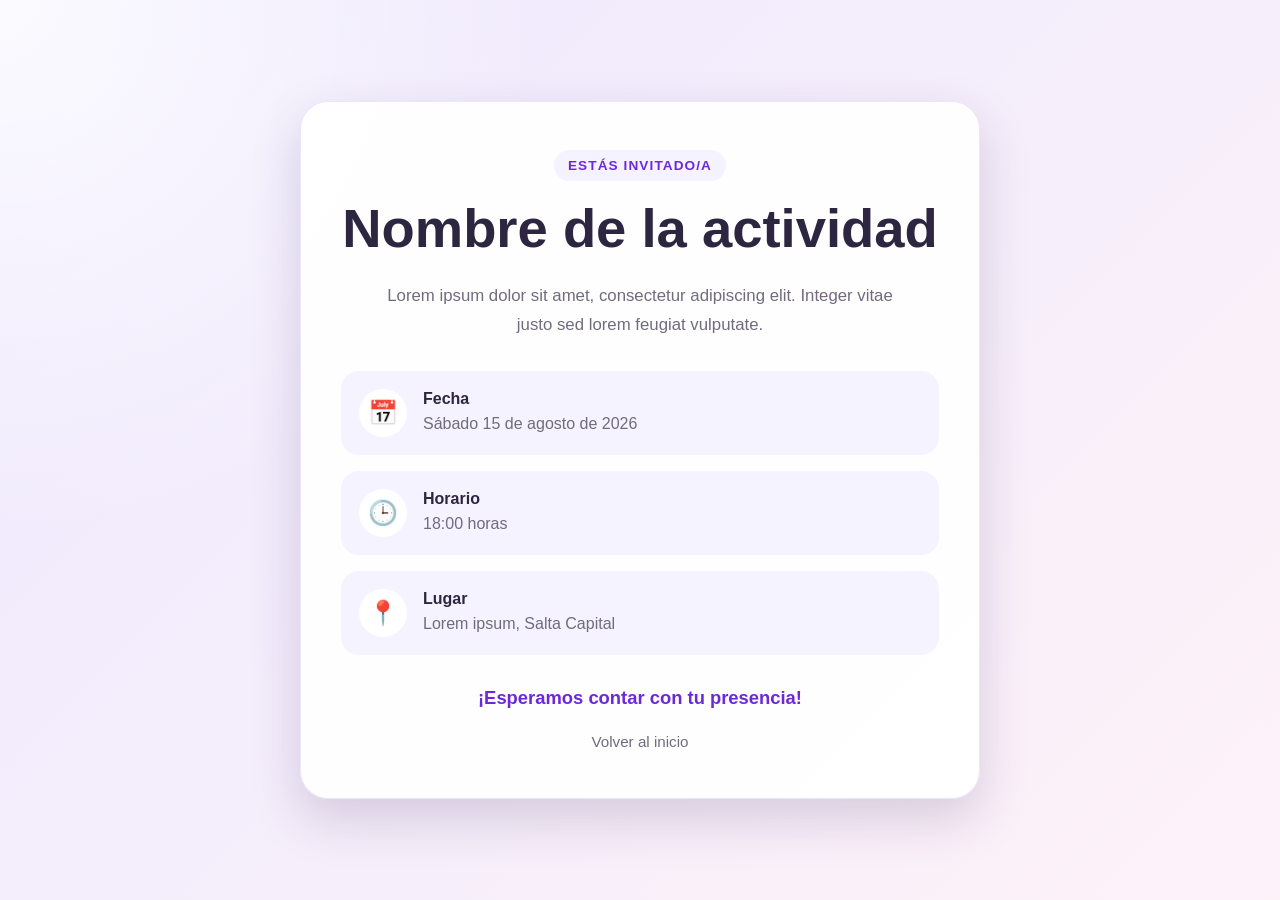
==== invitacion.html @ 34b49faf "ini" ====
<!DOCTYPE html>
<html lang="es">
<head>
    <meta charset="UTF-8">
    <meta name="viewport" content="width=device-width, initial-scale=1.0">
    <title>Detalle de la invitación</title>
    <link rel="stylesheet" href="css/estilos.css">
</head>
<body>
    <main class="pantalla">
        <section class="tarjeta tarjeta-final">
            <p class="etiqueta">Estás invitado/a</p>

            <h1>Nombre de la actividad</h1>

            <p class="descripcion">
                Lorem ipsum dolor sit amet, consectetur adipiscing elit.
                Integer vitae justo sed lorem feugiat vulputate.
            </p>

            <div class="detalles">
                <article class="detalle">
                    <span class="detalle-icono" aria-hidden="true">📅</span>
                    <div>
                        <h2>Fecha</h2>
                        <p>Sábado 15 de agosto de 2026</p>
                    </div>
                </article>

                <article class="detalle">
                    <span class="detalle-icono" aria-hidden="true">🕒</span>
                    <div>
                        <h2>Horario</h2>
                        <p>18:00 horas</p>
                    </div>
                </article>

                <article class="detalle">
                    <span class="detalle-icono" aria-hidden="true">📍</span>
                    <div>
                        <h2>Lugar</h2>
                        <p>Lorem ipsum, Salta Capital</p>
                    </div>
                </article>
            </div>

            <p class="mensaje-final">
                ¡Esperamos contar con tu presencia!
            </p>

            <a href="index.html" class="enlace-secundario">Volver al inicio</a>
        </section>
    </main>
</body>
</html>
---- css/estilos.css ----
/* Configuración general */
* {
    box-sizing: border-box;
    margin: 0;
    padding: 0;
}

:root {
    --color-principal: #8b5cf6;
    --color-principal-oscuro: #6d28d9;
    --color-secundario: #f5f3ff;
    --color-texto: #2d2640;
    --color-texto-suave: #716b7d;
    --color-blanco: #ffffff;
    --sombra: 0 20px 50px rgba(61, 40, 92, 0.18);
}

body {
    min-height: 100vh;
    font-family: Arial, Helvetica, sans-serif;
    color: var(--color-texto);
    background:
        radial-gradient(circle at top left, rgba(255, 255, 255, 0.8), transparent 35%),
        linear-gradient(135deg, #ede9fe, #fdf2f8);
}

/* Centrado de las pantallas */
.pantalla {
    min-height: 100vh;
    display: flex;
    align-items: center;
    justify-content: center;
    padding: 24px;
}

/* Tarjeta principal */
.tarjeta {
    width: 100%;
    max-width: 620px;
    padding: 48px 40px;
    text-align: center;
    background-color: rgba(255, 255, 255, 0.94);
    border: 1px solid rgba(139, 92, 246, 0.16);
    border-radius: 28px;
    box-shadow: var(--sombra);
}

.tarjeta-inicial {
    max-width: 520px;
}

.tarjeta-final {
    max-width: 680px;
}

.etiqueta {
    display: inline-block;
    margin-bottom: 18px;
    padding: 8px 14px;
    color: var(--color-principal-oscuro);
    font-size: 0.85rem;
    font-weight: bold;
    letter-spacing: 0.08em;
    text-transform: uppercase;
    background-color: var(--color-secundario);
    border-radius: 999px;
}

h1 {
    margin-bottom: 22px;
    font-size: clamp(2rem, 6vw, 3.4rem);
    line-height: 1.1;
}

.descripcion {
    max-width: 520px;
    margin: 0 auto 30px;
    color: var(--color-texto-suave);
    font-size: 1.05rem;
    line-height: 1.75;
}

/* Botones */
.boton {
    display: inline-flex;
    align-items: center;
    justify-content: center;
    gap: 12px;
    min-width: 220px;
    margin-top: 8px;
    padding: 15px 24px;
    color: var(--color-blanco);
    font-size: 1rem;
    font-weight: bold;
    text-decoration: none;
    background-color: var(--color-principal);
    border-radius: 999px;
    box-shadow: 0 12px 24px rgba(139, 92, 246, 0.28);
    transition: transform 0.2s ease, background-color 0.2s ease;
}

.boton:hover,
.boton:focus-visible {
    background-color: var(--color-principal-oscuro);
    transform: translateY(-3px);
}

.boton-carta {
    flex-direction: column;
    min-width: 210px;
    padding: 22px 28px;
    border-radius: 22px;
}

.icono-carta {
    font-size: 3rem;
    line-height: 1;
}

.enlace-secundario {
    display: block;
    width: fit-content;
    margin: 24px auto 0;
    color: var(--color-texto-suave);
    font-size: 0.95rem;
    text-decoration: none;
}

.enlace-secundario:hover,
.enlace-secundario:focus-visible {
    color: var(--color-principal-oscuro);
    text-decoration: underline;
}

/* Datos de la invitación */
.detalles {
    display: grid;
    gap: 16px;
    margin: 32px 0;
    text-align: left;
}

.detalle {
    display: flex;
    align-items: center;
    gap: 16px;
    padding: 18px;
    background-color: var(--color-secundario);
    border-radius: 18px;
}

.detalle-icono {
    display: grid;
    place-items: center;
    flex: 0 0 48px;
    width: 48px;
    height: 48px;
    font-size: 1.5rem;
    background-color: var(--color-blanco);
    border-radius: 50%;
}

.detalle h2 {
    margin-bottom: 4px;
    font-size: 1rem;
}

.detalle p {
    color: var(--color-texto-suave);
    line-height: 1.5;
}

.mensaje-final {
    margin-top: 10px;
    color: var(--color-principal-oscuro);
    font-size: 1.15rem;
    font-weight: bold;
}

/* Adaptación para celulares */
@media (max-width: 600px) {
    .pantalla {
        padding: 16px;
    }

    .tarjeta {
        padding: 36px 22px;
        border-radius: 22px;
    }

    .boton {
        width: 100%;
    }

    .detalle {
        align-items: flex-start;
    }
}
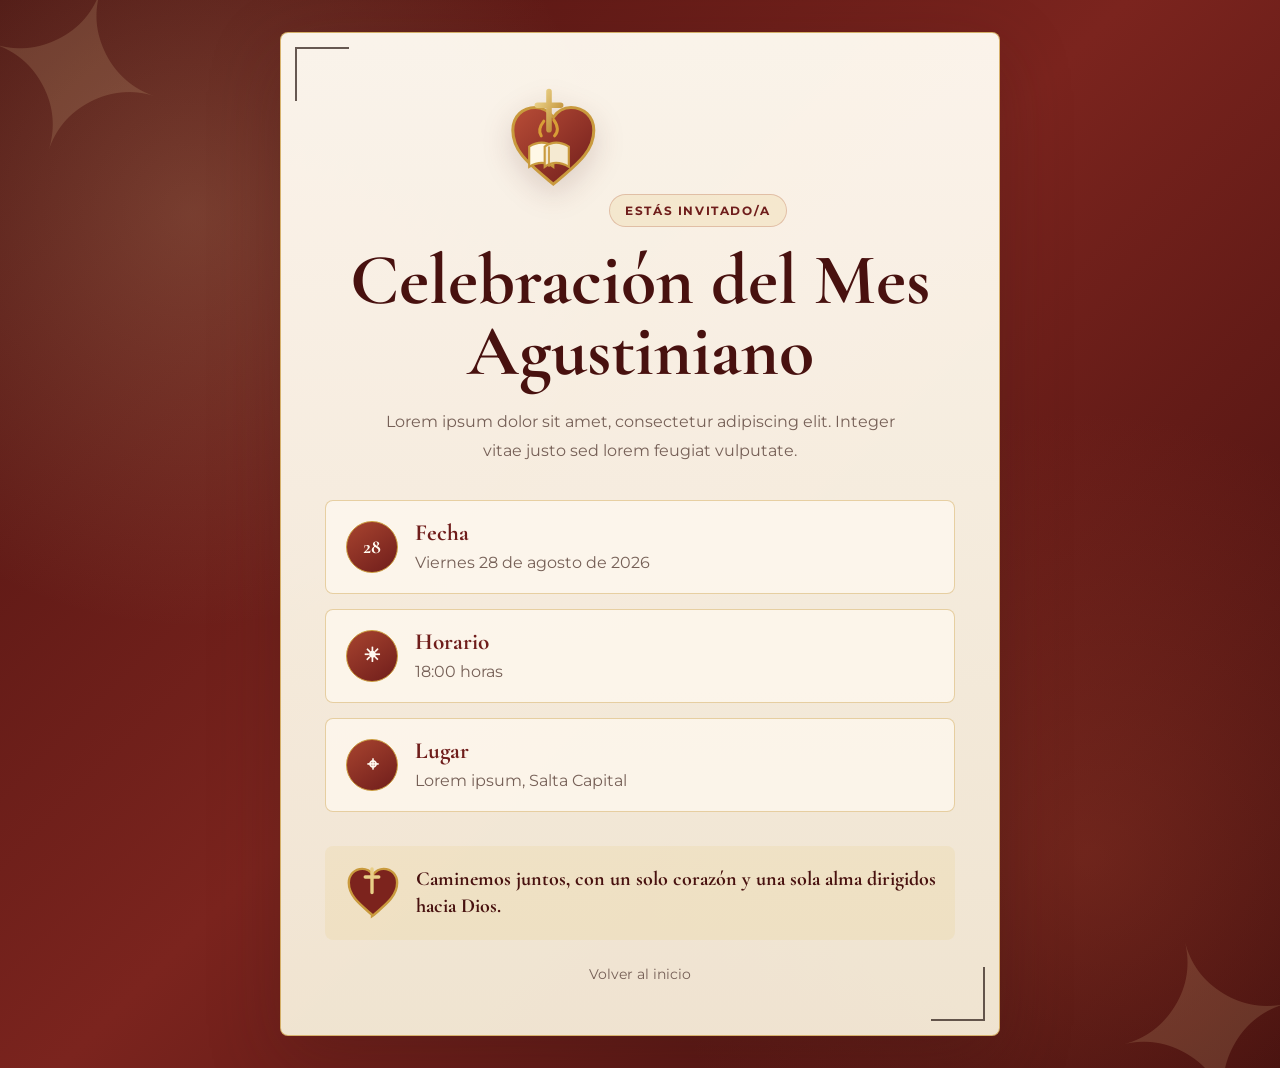
==== commit f8dbc956: "1.0" ====
--- a/invitacion.html
+++ b/invitacion.html
@@ -3,51 +3,23 @@
 <head>
     <meta charset="UTF-8">
     <meta name="viewport" content="width=device-width, initial-scale=1.0">
-    <title>Detalle de la invitación</title>
+    <meta name="theme-color" content="#6f1d1b">
+    <title>Detalle de la invitación | Mes Agustiniano</title>
     <link rel="stylesheet" href="css/estilos.css">
 </head>
 <body>
-    <main class="pantalla">
+    <main class="pantalla pantalla-final">
         <section class="tarjeta tarjeta-final">
+            <img src="img/emblema-agustino.svg" class="emblema emblema-pequeno" alt="Símbolos agustinianos">
             <p class="etiqueta">Estás invitado/a</p>
-
-            <h1>Nombre de la actividad</h1>
-
-            <p class="descripcion">
-                Lorem ipsum dolor sit amet, consectetur adipiscing elit.
-                Integer vitae justo sed lorem feugiat vulputate.
-            </p>
-
+            <h1>Celebración del Mes Agustiniano</h1>
+            <p class="descripcion">Lorem ipsum dolor sit amet, consectetur adipiscing elit. Integer vitae justo sed lorem feugiat vulputate.</p>
             <div class="detalles">
-                <article class="detalle">
-                    <span class="detalle-icono" aria-hidden="true">📅</span>
-                    <div>
-                        <h2>Fecha</h2>
-                        <p>Sábado 15 de agosto de 2026</p>
-                    </div>
-                </article>
-
-                <article class="detalle">
-                    <span class="detalle-icono" aria-hidden="true">🕒</span>
-                    <div>
-                        <h2>Horario</h2>
-                        <p>18:00 horas</p>
-                    </div>
-                </article>
-
-                <article class="detalle">
-                    <span class="detalle-icono" aria-hidden="true">📍</span>
-                    <div>
-                        <h2>Lugar</h2>
-                        <p>Lorem ipsum, Salta Capital</p>
-                    </div>
-                </article>
+                <article class="detalle"><div class="detalle-icono">28</div><div><h2>Fecha</h2><p>Viernes 28 de agosto de 2026</p></div></article>
+                <article class="detalle"><div class="detalle-icono">☀</div><div><h2>Horario</h2><p>18:00 horas</p></div></article>
+                <article class="detalle"><div class="detalle-icono">⌖</div><div><h2>Lugar</h2><p>Lorem ipsum, Salta Capital</p></div></article>
             </div>
-
-            <p class="mensaje-final">
-                ¡Esperamos contar con tu presencia!
-            </p>
-
+            <div class="mensaje-final"><img src="img/corazon-agustino.svg" alt=""><p>Caminemos juntos, con un solo corazón y una sola alma dirigidos hacia Dios.</p></div>
             <a href="index.html" class="enlace-secundario">Volver al inicio</a>
         </section>
     </main>
--- a/css/estilos.css
+++ b/css/estilos.css
@@ -1,198 +1,19 @@
-/* Configuración general */
-* {
-    box-sizing: border-box;
-    margin: 0;
-    padding: 0;
-}
-
-:root {
-    --color-principal: #8b5cf6;
-    --color-principal-oscuro: #6d28d9;
-    --color-secundario: #f5f3ff;
-    --color-texto: #2d2640;
-    --color-texto-suave: #716b7d;
-    --color-blanco: #ffffff;
-    --sombra: 0 20px 50px rgba(61, 40, 92, 0.18);
-}
-
-body {
-    min-height: 100vh;
-    font-family: Arial, Helvetica, sans-serif;
-    color: var(--color-texto);
-    background:
-        radial-gradient(circle at top left, rgba(255, 255, 255, 0.8), transparent 35%),
-        linear-gradient(135deg, #ede9fe, #fdf2f8);
-}
-
-/* Centrado de las pantallas */
-.pantalla {
-    min-height: 100vh;
-    display: flex;
-    align-items: center;
-    justify-content: center;
-    padding: 24px;
-}
-
-/* Tarjeta principal */
-.tarjeta {
-    width: 100%;
-    max-width: 620px;
-    padding: 48px 40px;
-    text-align: center;
-    background-color: rgba(255, 255, 255, 0.94);
-    border: 1px solid rgba(139, 92, 246, 0.16);
-    border-radius: 28px;
-    box-shadow: var(--sombra);
-}
-
-.tarjeta-inicial {
-    max-width: 520px;
-}
-
-.tarjeta-final {
-    max-width: 680px;
-}
-
-.etiqueta {
-    display: inline-block;
-    margin-bottom: 18px;
-    padding: 8px 14px;
-    color: var(--color-principal-oscuro);
-    font-size: 0.85rem;
-    font-weight: bold;
-    letter-spacing: 0.08em;
-    text-transform: uppercase;
-    background-color: var(--color-secundario);
-    border-radius: 999px;
-}
-
-h1 {
-    margin-bottom: 22px;
-    font-size: clamp(2rem, 6vw, 3.4rem);
-    line-height: 1.1;
-}
-
-.descripcion {
-    max-width: 520px;
-    margin: 0 auto 30px;
-    color: var(--color-texto-suave);
-    font-size: 1.05rem;
-    line-height: 1.75;
-}
-
-/* Botones */
-.boton {
-    display: inline-flex;
-    align-items: center;
-    justify-content: center;
-    gap: 12px;
-    min-width: 220px;
-    margin-top: 8px;
-    padding: 15px 24px;
-    color: var(--color-blanco);
-    font-size: 1rem;
-    font-weight: bold;
-    text-decoration: none;
-    background-color: var(--color-principal);
-    border-radius: 999px;
-    box-shadow: 0 12px 24px rgba(139, 92, 246, 0.28);
-    transition: transform 0.2s ease, background-color 0.2s ease;
-}
-
-.boton:hover,
-.boton:focus-visible {
-    background-color: var(--color-principal-oscuro);
-    transform: translateY(-3px);
-}
-
-.boton-carta {
-    flex-direction: column;
-    min-width: 210px;
-    padding: 22px 28px;
-    border-radius: 22px;
-}
-
-.icono-carta {
-    font-size: 3rem;
-    line-height: 1;
-}
-
-.enlace-secundario {
-    display: block;
-    width: fit-content;
-    margin: 24px auto 0;
-    color: var(--color-texto-suave);
-    font-size: 0.95rem;
-    text-decoration: none;
-}
-
-.enlace-secundario:hover,
-.enlace-secundario:focus-visible {
-    color: var(--color-principal-oscuro);
-    text-decoration: underline;
-}
-
-/* Datos de la invitación */
-.detalles {
-    display: grid;
-    gap: 16px;
-    margin: 32px 0;
-    text-align: left;
-}
-
-.detalle {
-    display: flex;
-    align-items: center;
-    gap: 16px;
-    padding: 18px;
-    background-color: var(--color-secundario);
-    border-radius: 18px;
-}
-
-.detalle-icono {
-    display: grid;
-    place-items: center;
-    flex: 0 0 48px;
-    width: 48px;
-    height: 48px;
-    font-size: 1.5rem;
-    background-color: var(--color-blanco);
-    border-radius: 50%;
-}
-
-.detalle h2 {
-    margin-bottom: 4px;
-    font-size: 1rem;
-}
-
-.detalle p {
-    color: var(--color-texto-suave);
-    line-height: 1.5;
-}
-
-.mensaje-final {
-    margin-top: 10px;
-    color: var(--color-principal-oscuro);
-    font-size: 1.15rem;
-    font-weight: bold;
-}
-
-/* Adaptación para celulares */
-@media (max-width: 600px) {
-    .pantalla {
-        padding: 16px;
-    }
-
-    .tarjeta {
-        padding: 36px 22px;
-        border-radius: 22px;
-    }
-
-    .boton {
-        width: 100%;
-    }
-
-    .detalle {
-        align-items: flex-start;
-    }
-}
+@import url('https://fonts.googleapis.com/css2?family=Cormorant+Garamond:wght@600;700&family=Montserrat:wght@400;500;600;700&display=swap');
+*{box-sizing:border-box;margin:0;padding:0}
+:root{--bordo:#6f1d1b;--bordo-oscuro:#48110f;--terracota:#a8442f;--dorado:#c99a3d;--dorado-claro:#ead39a;--pergamino:#f4ead7;--crema:#fffaf1;--tinta:#35251f;--tinta-suave:#766057;--sombra:0 24px 70px rgba(65,24,20,.28)}
+body{min-height:100vh;font-family:"Montserrat",Arial,sans-serif;color:var(--tinta);background:var(--bordo-oscuro)}
+body:before{content:"";position:fixed;inset:0;pointer-events:none;opacity:.12;background-image:linear-gradient(90deg,rgba(255,255,255,.4) 1px,transparent 1px),linear-gradient(rgba(255,255,255,.4) 1px,transparent 1px);background-size:42px 42px}
+.pantalla{position:relative;min-height:100vh;display:flex;align-items:center;justify-content:center;overflow:hidden;padding:32px 20px;background:radial-gradient(circle at 15% 20%,rgba(234,211,154,.2),transparent 30%),radial-gradient(circle at 85% 80%,rgba(168,68,47,.34),transparent 32%),linear-gradient(135deg,#4a1210 0%,#7b241e 48%,#3d0d0c 100%)}
+.pantalla:before,.pantalla:after{content:"✦";position:absolute;color:rgba(234,211,154,.16);font-size:14rem;line-height:1}.pantalla:before{top:-40px;left:-20px;transform:rotate(18deg)}.pantalla:after{right:-20px;bottom:-70px;transform:rotate(-14deg)}
+.tarjeta{position:relative;z-index:2;width:100%;max-width:640px;padding:52px 44px;text-align:center;background:linear-gradient(rgba(255,250,241,.97),rgba(244,234,215,.97)),url("../img/textura-pergamino.svg");border:1px solid rgba(201,154,61,.72);border-radius:8px;box-shadow:var(--sombra)}
+.tarjeta:before,.tarjeta:after{content:"";position:absolute;width:52px;height:52px;border-color:var(--dorado);opacity:.75}.tarjeta:before{top:14px;left:14px;border-top:2px solid;border-left:2px solid}.tarjeta:after{right:14px;bottom:14px;border-right:2px solid;border-bottom:2px solid}.tarjeta-inicial{max-width:560px}.tarjeta-final{max-width:720px}
+.emblema{width:150px;margin-bottom:18px;filter:drop-shadow(0 10px 15px rgba(74,18,16,.16))}.emblema-pequeno{width:112px}.ilustracion{width:min(260px,70%);margin-bottom:20px}
+.etiqueta{display:inline-block;margin-bottom:18px;padding:8px 15px;color:var(--bordo);font-size:.78rem;font-weight:700;letter-spacing:.13em;text-transform:uppercase;border:1px solid rgba(168,68,47,.25);background:rgba(234,211,154,.3);border-radius:999px}
+h1{margin-bottom:22px;color:var(--bordo-oscuro);font-family:"Cormorant Garamond",Georgia,serif;font-size:clamp(2.5rem,7vw,4.5rem);line-height:.98}.frase,.descripcion{max-width:540px;margin:0 auto 30px;color:var(--tinta-suave);line-height:1.8}.frase{font-family:"Cormorant Garamond",Georgia,serif;font-size:1.22rem;font-style:italic}
+.cita{max-width:470px;margin:8px auto 28px;padding:22px 26px;color:var(--bordo);font-family:"Cormorant Garamond",Georgia,serif;font-size:1.45rem;font-style:italic;background:rgba(234,211,154,.24);border-left:3px solid var(--dorado)}.cita cite{display:block;margin-top:9px;color:var(--tinta-suave);font-family:"Montserrat",Arial,sans-serif;font-size:.78rem;font-style:normal;font-weight:600;letter-spacing:.08em;text-transform:uppercase}
+.boton{display:inline-flex;align-items:center;justify-content:center;gap:12px;min-width:230px;margin-top:6px;padding:15px 25px;color:var(--crema);font-size:.98rem;font-weight:700;text-decoration:none;background:linear-gradient(135deg,var(--terracota),var(--bordo));border:1px solid var(--dorado);border-radius:999px;box-shadow:0 12px 24px rgba(111,29,27,.26);transition:.2s}.boton:hover,.boton:focus-visible{transform:translateY(-3px);box-shadow:0 16px 28px rgba(111,29,27,.33);filter:brightness(1.08)}.boton-carta{flex-direction:column;min-width:215px;padding:22px 30px;border-radius:16px}
+.sobre{position:relative;display:block;width:66px;height:44px;border:3px solid var(--dorado-claro);border-radius:4px}.sobre:before,.sobre:after{content:"";position:absolute;top:7px;width:39px;height:3px;background:var(--dorado-claro)}.sobre:before{left:0;transform:rotate(34deg);transform-origin:left center}.sobre:after{right:0;transform:rotate(-34deg);transform-origin:right center}
+.enlace-secundario{display:block;width:fit-content;margin:25px auto 0;color:var(--tinta-suave);font-size:.9rem;text-decoration:none}.enlace-secundario:hover{color:var(--bordo);text-decoration:underline}.ornamento{display:flex;align-items:center;justify-content:center;gap:12px;margin-top:28px;color:var(--dorado)}.ornamento span{width:62px;height:1px;background:linear-gradient(to right,transparent,var(--dorado))}.ornamento span:last-child{background:linear-gradient(to left,transparent,var(--dorado))}
+.detalles{display:grid;gap:15px;margin:34px 0;text-align:left}.detalle{display:flex;align-items:center;gap:17px;padding:18px 20px;background:rgba(255,250,241,.7);border:1px solid rgba(201,154,61,.42);border-radius:8px}.detalle-icono{display:grid;place-items:center;flex:0 0 52px;width:52px;height:52px;color:var(--crema);font-family:"Cormorant Garamond",Georgia,serif;font-size:1.25rem;font-weight:700;background:linear-gradient(145deg,var(--terracota),var(--bordo));border:1px solid var(--dorado);border-radius:50%}.detalle h2{margin-bottom:4px;color:var(--bordo);font-family:"Cormorant Garamond",Georgia,serif;font-size:1.45rem}.detalle p{color:var(--tinta-suave);line-height:1.5}
+.mensaje-final{display:flex;align-items:center;gap:15px;margin-top:8px;padding:18px;color:var(--bordo-oscuro);text-align:left;background:rgba(234,211,154,.28);border-radius:8px}.mensaje-final img{width:58px;height:58px;flex:0 0 58px}.mensaje-final p{font-family:"Cormorant Garamond",Georgia,serif;font-size:1.25rem;font-weight:700;line-height:1.35}
+@media(max-width:600px){.pantalla{padding:16px}.tarjeta{padding:40px 22px}.emblema{width:122px}.boton{width:100%}.detalle,.mensaje-final{align-items:flex-start}}
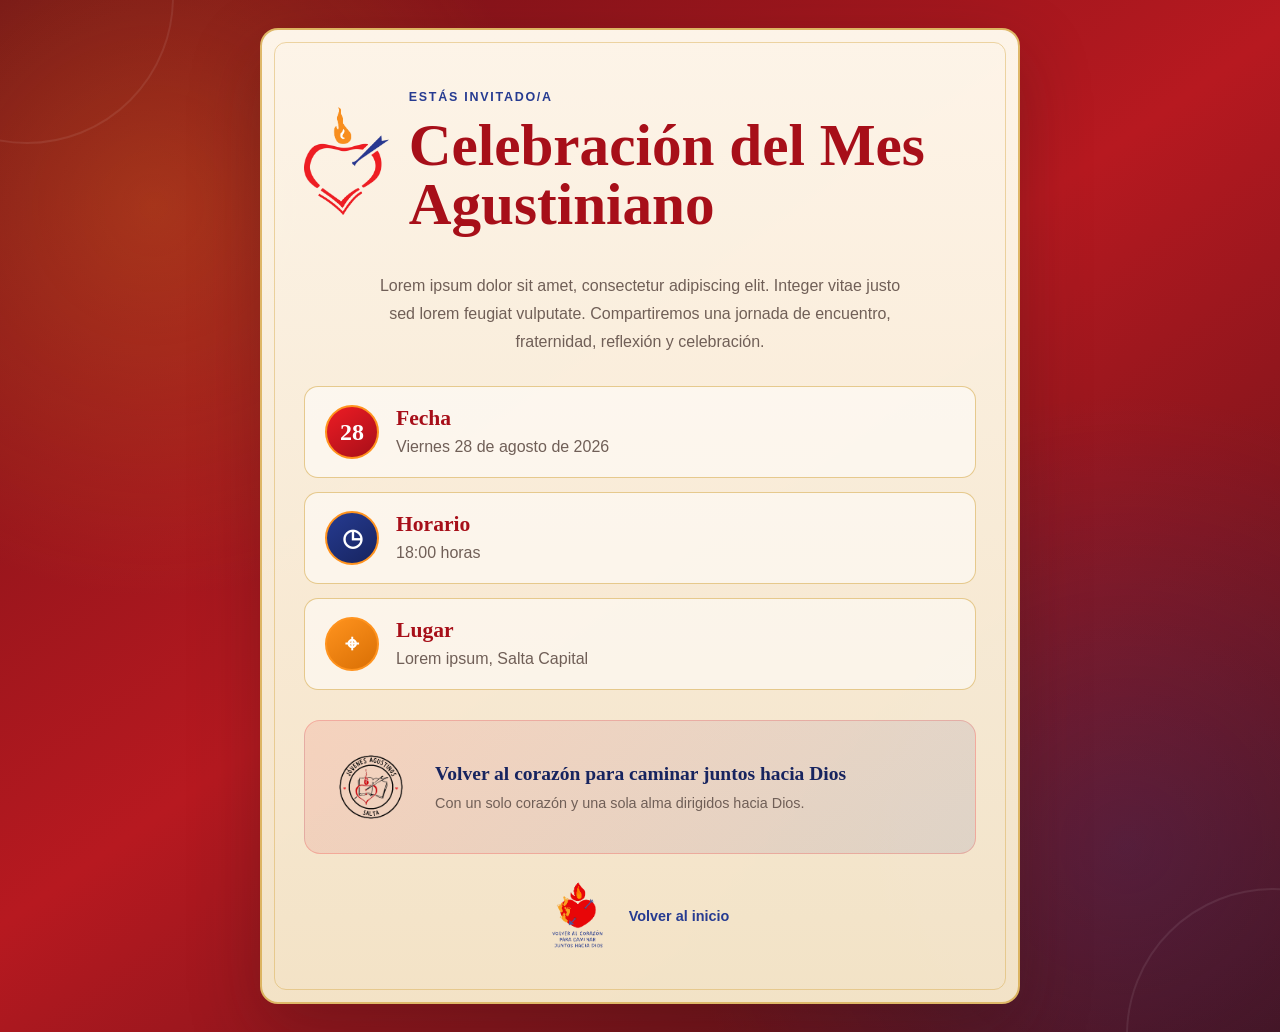
==== commit 1224b2c2: "1.0.2" ====
--- a/invitacion.html
+++ b/invitacion.html
@@ -3,24 +3,65 @@
 <head>
     <meta charset="UTF-8">
     <meta name="viewport" content="width=device-width, initial-scale=1.0">
-    <meta name="theme-color" content="#6f1d1b">
-    <title>Detalle de la invitación | Mes Agustiniano</title>
-    <link rel="stylesheet" href="css/estilos.css">
+    <meta name="theme-color" content="#ed1c24">
+    <title>Celebración del Mes Agustiniano</title>
+    <link rel="stylesheet" href="css/estilos.css?v=1.0.2">
 </head>
 <body>
     <main class="pantalla pantalla-final">
         <section class="tarjeta tarjeta-final">
-            <img src="img/emblema-agustino.svg" class="emblema emblema-pequeno" alt="Símbolos agustinianos">
-            <p class="etiqueta">Estás invitado/a</p>
-            <h1>Celebración del Mes Agustiniano</h1>
-            <p class="descripcion">Lorem ipsum dolor sit amet, consectetur adipiscing elit. Integer vitae justo sed lorem feugiat vulputate.</p>
+            <header class="cabecera-final">
+                <img src="img/logo_OSA.png" alt="Logo de la Orden de San Agustín">
+                <div>
+                    <p class="sobre-titulo">Estás invitado/a</p>
+                    <h1>Celebración del Mes Agustiniano</h1>
+                </div>
+            </header>
+
+            <p class="texto-principal introduccion">
+                Lorem ipsum dolor sit amet, consectetur adipiscing elit. Integer vitae justo
+                sed lorem feugiat vulputate. Compartiremos una jornada de encuentro,
+                fraternidad, reflexión y celebración.
+            </p>
+
             <div class="detalles">
-                <article class="detalle"><div class="detalle-icono">28</div><div><h2>Fecha</h2><p>Viernes 28 de agosto de 2026</p></div></article>
-                <article class="detalle"><div class="detalle-icono">☀</div><div><h2>Horario</h2><p>18:00 horas</p></div></article>
-                <article class="detalle"><div class="detalle-icono">⌖</div><div><h2>Lugar</h2><p>Lorem ipsum, Salta Capital</p></div></article>
+                <article class="detalle">
+                    <div class="detalle-icono calendario"><span>28</span></div>
+                    <div>
+                        <h2>Fecha</h2>
+                        <p>Viernes 28 de agosto de 2026</p>
+                    </div>
+                </article>
+
+                <article class="detalle">
+                    <div class="detalle-icono">◷</div>
+                    <div>
+                        <h2>Horario</h2>
+                        <p>18:00 horas</p>
+                    </div>
+                </article>
+
+                <article class="detalle">
+                    <div class="detalle-icono">⌖</div>
+                    <div>
+                        <h2>Lugar</h2>
+                        <p>Lorem ipsum, Salta Capital</p>
+                    </div>
+                </article>
             </div>
-            <div class="mensaje-final"><img src="img/corazon-agustino.svg" alt=""><p>Caminemos juntos, con un solo corazón y una sola alma dirigidos hacia Dios.</p></div>
-            <a href="index.html" class="enlace-secundario">Volver al inicio</a>
+
+            <div class="lema-destacado">
+                <img src="img/logo_jovenes_agustino.png" alt="Logo de Jóvenes Agustinos">
+                <div>
+                    <p class="lema-principal">Volver al corazón para caminar juntos hacia Dios</p>
+                    <p class="lema-secundario">Con un solo corazón y una sola alma dirigidos hacia Dios.</p>
+                </div>
+            </div>
+
+            <footer class="pie-final">
+                <img src="img/lema_OSA.png" alt="Lema de la Orden de San Agustín">
+                <a href="index.html" class="enlace-secundario">Volver al inicio</a>
+            </footer>
         </section>
     </main>
 </body>
--- a/css/estilos.css
+++ b/css/estilos.css
@@ -1,19 +1,578 @@
-@import url('https://fonts.googleapis.com/css2?family=Cormorant+Garamond:wght@600;700&family=Montserrat:wght@400;500;600;700&display=swap');
-*{box-sizing:border-box;margin:0;padding:0}
-:root{--bordo:#6f1d1b;--bordo-oscuro:#48110f;--terracota:#a8442f;--dorado:#c99a3d;--dorado-claro:#ead39a;--pergamino:#f4ead7;--crema:#fffaf1;--tinta:#35251f;--tinta-suave:#766057;--sombra:0 24px 70px rgba(65,24,20,.28)}
-body{min-height:100vh;font-family:"Montserrat",Arial,sans-serif;color:var(--tinta);background:var(--bordo-oscuro)}
-body:before{content:"";position:fixed;inset:0;pointer-events:none;opacity:.12;background-image:linear-gradient(90deg,rgba(255,255,255,.4) 1px,transparent 1px),linear-gradient(rgba(255,255,255,.4) 1px,transparent 1px);background-size:42px 42px}
-.pantalla{position:relative;min-height:100vh;display:flex;align-items:center;justify-content:center;overflow:hidden;padding:32px 20px;background:radial-gradient(circle at 15% 20%,rgba(234,211,154,.2),transparent 30%),radial-gradient(circle at 85% 80%,rgba(168,68,47,.34),transparent 32%),linear-gradient(135deg,#4a1210 0%,#7b241e 48%,#3d0d0c 100%)}
-.pantalla:before,.pantalla:after{content:"✦";position:absolute;color:rgba(234,211,154,.16);font-size:14rem;line-height:1}.pantalla:before{top:-40px;left:-20px;transform:rotate(18deg)}.pantalla:after{right:-20px;bottom:-70px;transform:rotate(-14deg)}
-.tarjeta{position:relative;z-index:2;width:100%;max-width:640px;padding:52px 44px;text-align:center;background:linear-gradient(rgba(255,250,241,.97),rgba(244,234,215,.97)),url("../img/textura-pergamino.svg");border:1px solid rgba(201,154,61,.72);border-radius:8px;box-shadow:var(--sombra)}
-.tarjeta:before,.tarjeta:after{content:"";position:absolute;width:52px;height:52px;border-color:var(--dorado);opacity:.75}.tarjeta:before{top:14px;left:14px;border-top:2px solid;border-left:2px solid}.tarjeta:after{right:14px;bottom:14px;border-right:2px solid;border-bottom:2px solid}.tarjeta-inicial{max-width:560px}.tarjeta-final{max-width:720px}
-.emblema{width:150px;margin-bottom:18px;filter:drop-shadow(0 10px 15px rgba(74,18,16,.16))}.emblema-pequeno{width:112px}.ilustracion{width:min(260px,70%);margin-bottom:20px}
-.etiqueta{display:inline-block;margin-bottom:18px;padding:8px 15px;color:var(--bordo);font-size:.78rem;font-weight:700;letter-spacing:.13em;text-transform:uppercase;border:1px solid rgba(168,68,47,.25);background:rgba(234,211,154,.3);border-radius:999px}
-h1{margin-bottom:22px;color:var(--bordo-oscuro);font-family:"Cormorant Garamond",Georgia,serif;font-size:clamp(2.5rem,7vw,4.5rem);line-height:.98}.frase,.descripcion{max-width:540px;margin:0 auto 30px;color:var(--tinta-suave);line-height:1.8}.frase{font-family:"Cormorant Garamond",Georgia,serif;font-size:1.22rem;font-style:italic}
-.cita{max-width:470px;margin:8px auto 28px;padding:22px 26px;color:var(--bordo);font-family:"Cormorant Garamond",Georgia,serif;font-size:1.45rem;font-style:italic;background:rgba(234,211,154,.24);border-left:3px solid var(--dorado)}.cita cite{display:block;margin-top:9px;color:var(--tinta-suave);font-family:"Montserrat",Arial,sans-serif;font-size:.78rem;font-style:normal;font-weight:600;letter-spacing:.08em;text-transform:uppercase}
-.boton{display:inline-flex;align-items:center;justify-content:center;gap:12px;min-width:230px;margin-top:6px;padding:15px 25px;color:var(--crema);font-size:.98rem;font-weight:700;text-decoration:none;background:linear-gradient(135deg,var(--terracota),var(--bordo));border:1px solid var(--dorado);border-radius:999px;box-shadow:0 12px 24px rgba(111,29,27,.26);transition:.2s}.boton:hover,.boton:focus-visible{transform:translateY(-3px);box-shadow:0 16px 28px rgba(111,29,27,.33);filter:brightness(1.08)}.boton-carta{flex-direction:column;min-width:215px;padding:22px 30px;border-radius:16px}
-.sobre{position:relative;display:block;width:66px;height:44px;border:3px solid var(--dorado-claro);border-radius:4px}.sobre:before,.sobre:after{content:"";position:absolute;top:7px;width:39px;height:3px;background:var(--dorado-claro)}.sobre:before{left:0;transform:rotate(34deg);transform-origin:left center}.sobre:after{right:0;transform:rotate(-34deg);transform-origin:right center}
-.enlace-secundario{display:block;width:fit-content;margin:25px auto 0;color:var(--tinta-suave);font-size:.9rem;text-decoration:none}.enlace-secundario:hover{color:var(--bordo);text-decoration:underline}.ornamento{display:flex;align-items:center;justify-content:center;gap:12px;margin-top:28px;color:var(--dorado)}.ornamento span{width:62px;height:1px;background:linear-gradient(to right,transparent,var(--dorado))}.ornamento span:last-child{background:linear-gradient(to left,transparent,var(--dorado))}
-.detalles{display:grid;gap:15px;margin:34px 0;text-align:left}.detalle{display:flex;align-items:center;gap:17px;padding:18px 20px;background:rgba(255,250,241,.7);border:1px solid rgba(201,154,61,.42);border-radius:8px}.detalle-icono{display:grid;place-items:center;flex:0 0 52px;width:52px;height:52px;color:var(--crema);font-family:"Cormorant Garamond",Georgia,serif;font-size:1.25rem;font-weight:700;background:linear-gradient(145deg,var(--terracota),var(--bordo));border:1px solid var(--dorado);border-radius:50%}.detalle h2{margin-bottom:4px;color:var(--bordo);font-family:"Cormorant Garamond",Georgia,serif;font-size:1.45rem}.detalle p{color:var(--tinta-suave);line-height:1.5}
-.mensaje-final{display:flex;align-items:center;gap:15px;margin-top:8px;padding:18px;color:var(--bordo-oscuro);text-align:left;background:rgba(234,211,154,.28);border-radius:8px}.mensaje-final img{width:58px;height:58px;flex:0 0 58px}.mensaje-final p{font-family:"Cormorant Garamond",Georgia,serif;font-size:1.25rem;font-weight:700;line-height:1.35}
-@media(max-width:600px){.pantalla{padding:16px}.tarjeta{padding:40px 22px}.emblema{width:122px}.boton{width:100%}.detalle,.mensaje-final{align-items:flex-start}}
+* {
+    box-sizing: border-box;
+    margin: 0;
+    padding: 0;
+}
+
+:root {
+    --rojo: #ed1c24;
+    --rojo-oscuro: #a70f19;
+    --naranja: #ff931e;
+    --azul: #263b91;
+    --azul-oscuro: #17245f;
+    --crema: #fff9ed;
+    --pergamino: #f5e7ca;
+    --texto: #32241f;
+    --texto-suave: #705f57;
+    --dorado: #d4a43f;
+    --blanco: #ffffff;
+    --sombra: 0 26px 70px rgba(41, 18, 19, 0.28);
+}
+
+html {
+    scroll-behavior: smooth;
+}
+
+body {
+    min-height: 100vh;
+    font-family: "Trebuchet MS", Arial, sans-serif;
+    color: var(--texto);
+    background: #5b1015;
+}
+
+.pantalla {
+    position: relative;
+    min-height: 100vh;
+    display: flex;
+    align-items: center;
+    justify-content: center;
+    overflow: hidden;
+    padding: 28px 18px;
+    background:
+        radial-gradient(circle at 12% 20%, rgba(255, 147, 30, .26), transparent 28%),
+        radial-gradient(circle at 88% 82%, rgba(38, 59, 145, .28), transparent 32%),
+        linear-gradient(145deg, #6f1117 0%, #b71920 48%, #481017 100%);
+}
+
+.pantalla::before,
+.pantalla::after {
+    content: "";
+    position: absolute;
+    width: 290px;
+    height: 290px;
+    border: 2px solid rgba(255, 255, 255, .08);
+    border-radius: 50%;
+}
+
+.pantalla::before {
+    top: -150px;
+    left: -120px;
+}
+
+.pantalla::after {
+    right: -140px;
+    bottom: -150px;
+}
+
+.tarjeta {
+    position: relative;
+    z-index: 2;
+    width: 100%;
+    max-width: 660px;
+    padding: 48px 42px;
+    text-align: center;
+    background:
+        linear-gradient(rgba(255, 249, 237, .98), rgba(245, 231, 202, .98)),
+        repeating-linear-gradient(0deg, rgba(106, 72, 44, .03) 0, rgba(106, 72, 44, .03) 1px, transparent 1px, transparent 4px);
+    border: 2px solid rgba(212, 164, 63, .75);
+    border-radius: 18px;
+    box-shadow: var(--sombra);
+}
+
+.tarjeta::before {
+    content: "";
+    position: absolute;
+    inset: 12px;
+    pointer-events: none;
+    border: 1px solid rgba(212, 164, 63, .42);
+    border-radius: 12px;
+}
+
+.tarjeta-inicio {
+    max-width: 620px;
+}
+
+.tarjeta-final {
+    max-width: 760px;
+}
+
+.marca-grupo img {
+    width: 122px;
+    height: 122px;
+    object-fit: contain;
+    filter: drop-shadow(0 10px 12px rgba(52, 22, 22, .16));
+}
+
+.sobre-titulo {
+    margin-top: 12px;
+    color: var(--azul);
+    font-size: .78rem;
+    font-weight: 800;
+    letter-spacing: .14em;
+    text-transform: uppercase;
+}
+
+h1 {
+    margin: 12px 0 20px;
+    color: var(--rojo-oscuro);
+    font-family: Georgia, "Times New Roman", serif;
+    font-size: clamp(2.35rem, 7vw, 4.25rem);
+    line-height: 1;
+}
+
+.frase-principal,
+.texto-principal {
+    max-width: 550px;
+    margin: 0 auto 26px;
+    color: var(--texto-suave);
+    font-size: 1rem;
+    line-height: 1.75;
+}
+
+.frase-principal {
+    font-family: Georgia, "Times New Roman", serif;
+    font-size: 1.17rem;
+    font-style: italic;
+}
+
+.sobre-control {
+    position: absolute;
+    opacity: 0;
+    pointer-events: none;
+}
+
+.escena-sobre {
+    position: relative;
+    width: 260px;
+    height: 190px;
+    margin: 16px auto 4px;
+    perspective: 1000px;
+}
+
+.sobre-animado {
+    position: absolute;
+    left: 15px;
+    bottom: 8px;
+    width: 230px;
+    height: 145px;
+    filter: drop-shadow(0 14px 16px rgba(83, 31, 31, .24));
+}
+
+.sobre-fondo,
+.sobre-frente,
+.sobre-solapa {
+    position: absolute;
+    inset: 0;
+}
+
+.sobre-fondo {
+    background: linear-gradient(145deg, #fff5dc, #e8cf9f);
+    border: 2px solid var(--dorado);
+    border-radius: 8px;
+}
+
+.sobre-frente {
+    z-index: 3;
+    clip-path: polygon(0 20%, 50% 66%, 100% 20%, 100% 100%, 0 100%);
+    background: linear-gradient(150deg, #f7dfb2, #dec38f);
+    border: 2px solid var(--dorado);
+    border-top: 0;
+    border-radius: 0 0 8px 8px;
+}
+
+.sobre-solapa {
+    z-index: 4;
+    height: 90px;
+    transform-origin: top center;
+    clip-path: polygon(0 0, 100% 0, 50% 100%);
+    background: linear-gradient(160deg, #f8e7c2, #e1c38c);
+    border-top: 2px solid var(--dorado);
+    transition: transform .75s ease, z-index .2s .35s;
+}
+
+.sello-corazon {
+    position: absolute;
+    z-index: 5;
+    left: 50%;
+    top: 55px;
+    display: grid;
+    place-items: center;
+    width: 42px;
+    height: 42px;
+    color: var(--blanco);
+    background: var(--rojo);
+    border: 3px solid #ffb045;
+    border-radius: 50%;
+    transform: translateX(-50%);
+    transition: opacity .25s ease;
+}
+
+.carta-interior {
+    position: absolute;
+    z-index: 2;
+    left: 36px;
+    bottom: 20px;
+    width: 188px;
+    height: 125px;
+    display: flex;
+    align-items: center;
+    justify-content: center;
+    padding: 16px;
+    color: var(--azul-oscuro);
+    font-family: Georgia, "Times New Roman", serif;
+    font-size: .95rem;
+    font-style: italic;
+    line-height: 1.4;
+    background: var(--crema);
+    border: 1px solid var(--dorado);
+    border-radius: 6px;
+    transition: transform .9s .35s ease;
+}
+
+.sobre-control:checked ~ .escena-sobre .sobre-solapa {
+    z-index: 1;
+    transform: rotateX(180deg);
+}
+
+.sobre-control:checked ~ .escena-sobre .carta-interior {
+    transform: translateY(-88px);
+}
+
+.sobre-control:checked ~ .escena-sobre .sello-corazon {
+    opacity: 0;
+}
+
+.boton {
+    display: inline-flex;
+    align-items: center;
+    justify-content: center;
+    gap: 10px;
+    min-width: 230px;
+    padding: 15px 25px;
+    color: var(--blanco);
+    font-weight: 800;
+    text-decoration: none;
+    cursor: pointer;
+    background: linear-gradient(135deg, var(--rojo), var(--rojo-oscuro));
+    border: 2px solid #ff9c22;
+    border-radius: 999px;
+    box-shadow: 0 12px 25px rgba(167, 15, 25, .25);
+    transition: transform .2s ease, filter .2s ease, box-shadow .2s ease;
+}
+
+.boton:hover,
+.boton:focus-visible {
+    transform: translateY(-3px);
+    filter: brightness(1.08);
+    box-shadow: 0 16px 28px rgba(167, 15, 25, .32);
+}
+
+.boton-abrir {
+    margin-top: 2px;
+}
+
+.icono-carta {
+    font-size: 1.45rem;
+}
+
+.boton-continuar {
+    display: none;
+    margin-top: 12px;
+    background: linear-gradient(135deg, var(--azul), var(--azul-oscuro));
+    animation: aparecer .6s ease both;
+}
+
+.sobre-control:checked ~ .boton-abrir {
+    display: none;
+}
+
+.sobre-control:checked ~ .boton-continuar {
+    display: inline-flex;
+}
+
+@keyframes aparecer {
+    from { opacity: 0; transform: translateY(8px); }
+    to { opacity: 1; transform: translateY(0); }
+}
+
+.logos-institucionales {
+    display: flex;
+    align-items: center;
+    justify-content: center;
+    gap: 20px;
+    margin-top: 28px;
+    padding-top: 20px;
+    border-top: 1px solid rgba(112, 95, 87, .18);
+}
+
+.logo-osa {
+    width: 74px;
+    height: 74px;
+    object-fit: contain;
+}
+
+.lema-osa {
+    width: 62px;
+    height: 88px;
+    object-fit: contain;
+}
+
+.separador {
+    width: 1px;
+    height: 55px;
+    background: rgba(112, 95, 87, .28);
+}
+
+.encabezado-institucional,
+.cabecera-final {
+    position: relative;
+    display: flex;
+    align-items: center;
+    justify-content: center;
+    gap: 20px;
+    text-align: left;
+}
+
+.encabezado-institucional img,
+.cabecera-final img {
+    width: 108px;
+    height: 108px;
+    object-fit: contain;
+}
+
+.subtitulo-institucional {
+    margin-top: 5px;
+    color: var(--texto-suave);
+    font-size: .95rem;
+}
+
+.ornamento {
+    display: flex;
+    align-items: center;
+    justify-content: center;
+    gap: 12px;
+    margin: 25px 0 8px;
+    color: var(--rojo);
+}
+
+.ornamento span {
+    width: 76px;
+    height: 1px;
+    background: linear-gradient(to right, transparent, var(--dorado));
+}
+
+.ornamento span:last-child {
+    background: linear-gradient(to left, transparent, var(--dorado));
+}
+
+blockquote {
+    max-width: 500px;
+    margin: 4px auto 28px;
+    padding: 20px 24px;
+    color: var(--azul-oscuro);
+    font-family: Georgia, "Times New Roman", serif;
+    font-size: 1.4rem;
+    font-style: italic;
+    background: rgba(255, 147, 30, .10);
+    border-left: 4px solid var(--naranja);
+}
+
+blockquote cite {
+    display: block;
+    margin-top: 10px;
+    color: var(--rojo-oscuro);
+    font-family: "Trebuchet MS", Arial, sans-serif;
+    font-size: .76rem;
+    font-style: normal;
+    font-weight: 800;
+    letter-spacing: .1em;
+    text-transform: uppercase;
+}
+
+.enlace-secundario {
+    display: block;
+    width: fit-content;
+    margin: 22px auto 0;
+    color: var(--azul);
+    font-size: .9rem;
+    font-weight: 700;
+    text-decoration: none;
+}
+
+.enlace-secundario:hover {
+    text-decoration: underline;
+}
+
+.firma-grupo {
+    width: 74px;
+    height: 74px;
+    margin-top: 24px;
+    object-fit: contain;
+}
+
+.cabecera-final h1 {
+    margin-bottom: 10px;
+    font-size: clamp(2.2rem, 6vw, 3.7rem);
+}
+
+.introduccion {
+    margin-top: 28px;
+}
+
+.detalles {
+    display: grid;
+    gap: 14px;
+    margin: 30px 0;
+    text-align: left;
+}
+
+.detalle {
+    display: flex;
+    align-items: center;
+    gap: 17px;
+    padding: 18px 20px;
+    background: rgba(255, 255, 255, .52);
+    border: 1px solid rgba(212, 164, 63, .55);
+    border-radius: 14px;
+}
+
+.detalle-icono {
+    display: grid;
+    place-items: center;
+    flex: 0 0 54px;
+    width: 54px;
+    height: 54px;
+    color: var(--blanco);
+    font-family: Georgia, "Times New Roman", serif;
+    font-size: 1.5rem;
+    font-weight: bold;
+    background: linear-gradient(145deg, var(--azul), var(--azul-oscuro));
+    border: 2px solid var(--naranja);
+    border-radius: 50%;
+}
+
+.detalle:nth-child(1) .detalle-icono {
+    background: linear-gradient(145deg, var(--rojo), var(--rojo-oscuro));
+}
+
+.detalle:nth-child(3) .detalle-icono {
+    background: linear-gradient(145deg, var(--naranja), #d96f04);
+}
+
+.detalle h2 {
+    margin-bottom: 4px;
+    color: var(--rojo-oscuro);
+    font-family: Georgia, "Times New Roman", serif;
+    font-size: 1.35rem;
+}
+
+.detalle p {
+    color: var(--texto-suave);
+    line-height: 1.5;
+}
+
+.lema-destacado {
+    display: flex;
+    align-items: center;
+    gap: 18px;
+    padding: 20px;
+    text-align: left;
+    background: linear-gradient(135deg, rgba(237, 28, 36, .10), rgba(38, 59, 145, .10));
+    border: 1px solid rgba(237, 28, 36, .22);
+    border-radius: 16px;
+}
+
+.lema-destacado img {
+    width: 92px;
+    height: 92px;
+    object-fit: contain;
+}
+
+.lema-principal {
+    color: var(--azul-oscuro);
+    font-family: Georgia, "Times New Roman", serif;
+    font-size: 1.22rem;
+    font-weight: bold;
+    line-height: 1.3;
+}
+
+.lema-secundario {
+    margin-top: 6px;
+    color: var(--texto-suave);
+    font-size: .9rem;
+    line-height: 1.45;
+}
+
+.pie-final {
+    display: flex;
+    align-items: center;
+    justify-content: center;
+    gap: 24px;
+    margin-top: 24px;
+}
+
+.pie-final img {
+    width: 54px;
+    height: 76px;
+    object-fit: contain;
+}
+
+.pie-final .enlace-secundario {
+    margin: 0;
+}
+
+@media (max-width: 620px) {
+    .pantalla {
+        padding: 14px;
+    }
+
+    .tarjeta {
+        padding: 38px 20px;
+        border-radius: 15px;
+    }
+
+    .marca-grupo img {
+        width: 105px;
+        height: 105px;
+    }
+
+    .escena-sobre {
+        transform: scale(.88);
+        margin-top: 2px;
+        margin-bottom: -6px;
+    }
+
+    .boton {
+        width: 100%;
+    }
+
+    .logos-institucionales {
+        gap: 15px;
+    }
+
+    .encabezado-institucional,
+    .cabecera-final {
+        flex-direction: column;
+        text-align: center;
+    }
+
+    .encabezado-institucional img,
+    .cabecera-final img {
+        width: 92px;
+        height: 92px;
+    }
+
+    .detalle {
+        align-items: flex-start;
+    }
+
+    .lema-destacado {
+        flex-direction: column;
+        text-align: center;
+    }
+
+    .pie-final {
+        flex-direction: column;
+        gap: 8px;
+    }
+}
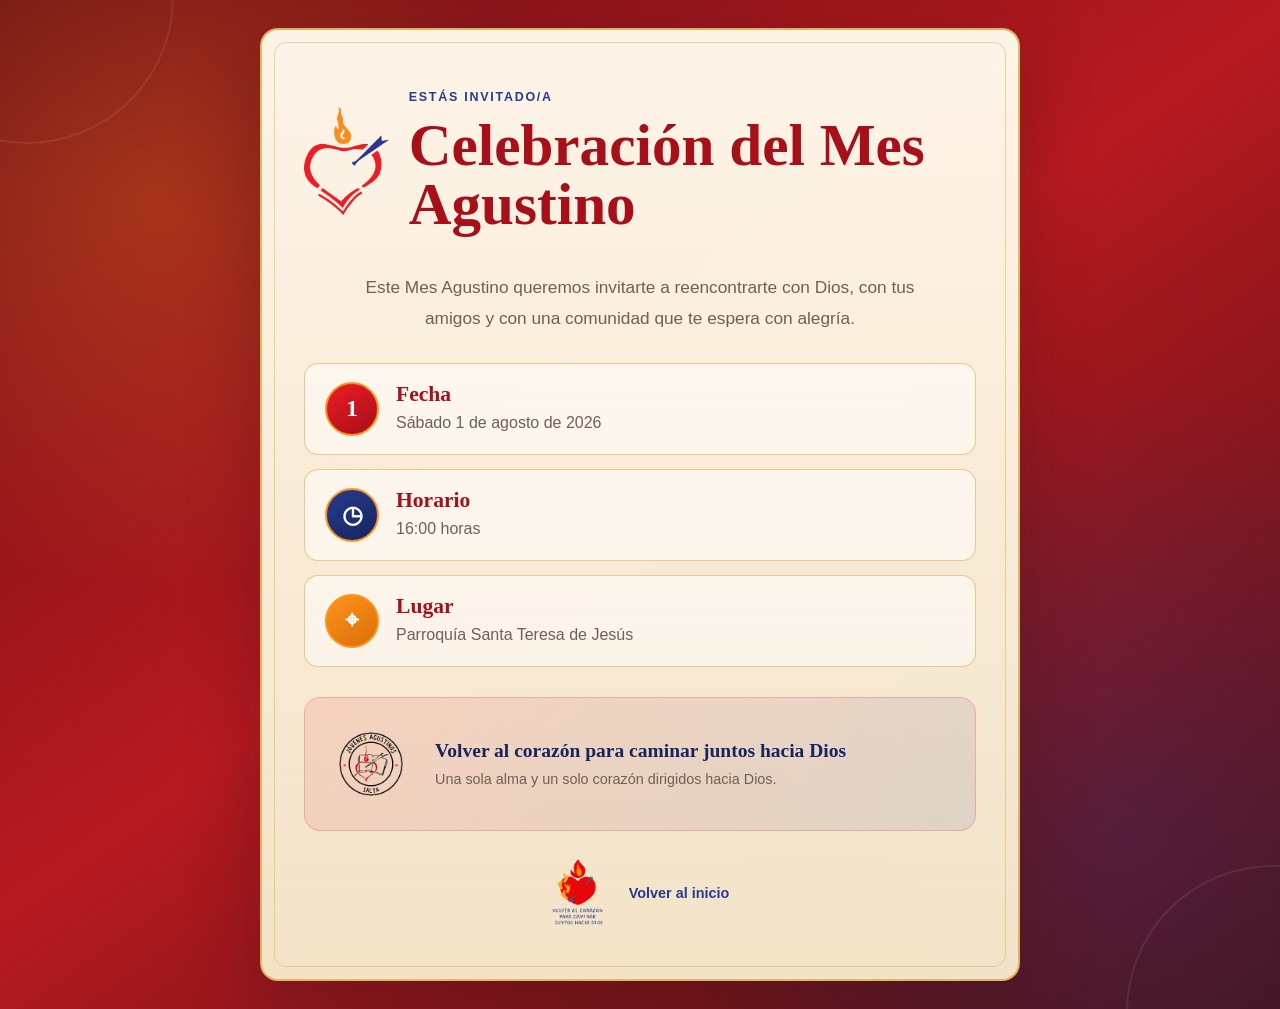
==== commit 3e1b7ebe: "1.0.3" ====
--- a/invitacion.html
+++ b/invitacion.html
@@ -4,8 +4,8 @@
     <meta charset="UTF-8">
     <meta name="viewport" content="width=device-width, initial-scale=1.0">
     <meta name="theme-color" content="#ed1c24">
-    <title>Celebración del Mes Agustiniano</title>
-    <link rel="stylesheet" href="css/estilos.css?v=1.0.2">
+    <title>Celebración del Mes Agustino</title>
+    <link rel="stylesheet" href="css/estilos.css?v=1.0.3">
 </head>
 <body>
     <main class="pantalla pantalla-final">
@@ -14,22 +14,20 @@
                 <img src="img/logo_OSA.png" alt="Logo de la Orden de San Agustín">
                 <div>
                     <p class="sobre-titulo">Estás invitado/a</p>
-                    <h1>Celebración del Mes Agustiniano</h1>
+                    <h1>Celebración del Mes Agustino</h1>
                 </div>
             </header>
 
             <p class="texto-principal introduccion">
-                Lorem ipsum dolor sit amet, consectetur adipiscing elit. Integer vitae justo
-                sed lorem feugiat vulputate. Compartiremos una jornada de encuentro,
-                fraternidad, reflexión y celebración.
+                Este Mes Agustino queremos invitarte a reencontrarte con Dios, con tus amigos y con una comunidad que te espera con alegría.
             </p>
 
             <div class="detalles">
                 <article class="detalle">
-                    <div class="detalle-icono calendario"><span>28</span></div>
+                    <div class="detalle-icono calendario"><span>1</span></div>
                     <div>
                         <h2>Fecha</h2>
-                        <p>Viernes 28 de agosto de 2026</p>
+                        <p>Sábado 1 de agosto de 2026</p>
                     </div>
                 </article>
 
@@ -37,7 +35,7 @@
                     <div class="detalle-icono">◷</div>
                     <div>
                         <h2>Horario</h2>
-                        <p>18:00 horas</p>
+                        <p>16:00 horas</p>
                     </div>
                 </article>
 
@@ -45,7 +43,7 @@
                     <div class="detalle-icono">⌖</div>
                     <div>
                         <h2>Lugar</h2>
-                        <p>Lorem ipsum, Salta Capital</p>
+                        <p>Parroquía Santa Teresa de Jesús</p>
                     </div>
                 </article>
             </div>
@@ -54,7 +52,7 @@
                 <img src="img/logo_jovenes_agustino.png" alt="Logo de Jóvenes Agustinos">
                 <div>
                     <p class="lema-principal">Volver al corazón para caminar juntos hacia Dios</p>
-                    <p class="lema-secundario">Con un solo corazón y una sola alma dirigidos hacia Dios.</p>
+                    <p class="lema-secundario">Una sola alma y un solo corazón dirigidos hacia Dios.</p>
                 </div>
             </div>
 
--- a/css/estilos.css
+++ b/css/estilos.css
@@ -125,7 +125,7 @@
     max-width: 550px;
     margin: 0 auto 26px;
     color: var(--texto-suave);
-    font-size: 1rem;
+    font-size: 1.08rem;
     line-height: 1.75;
 }
 
@@ -143,6 +143,7 @@
 
 .escena-sobre {
     position: relative;
+    isolation: isolate;
     width: 260px;
     height: 190px;
     margin: 16px auto 4px;
@@ -151,6 +152,7 @@
 
 .sobre-animado {
     position: absolute;
+    z-index: 2;
     left: 15px;
     bottom: 8px;
     width: 230px;
@@ -209,7 +211,7 @@
 
 .carta-interior {
     position: absolute;
-    z-index: 2;
+    z-index: 1;
     left: 36px;
     bottom: 20px;
     width: 188px;
@@ -226,7 +228,9 @@
     background: var(--crema);
     border: 1px solid var(--dorado);
     border-radius: 6px;
-    transition: transform .9s .35s ease;
+    transition: 
+        transform .9s .35s ease,
+        z-index 0s .45s;
 }
 
 .sobre-control:checked ~ .escena-sobre .sobre-solapa {
@@ -235,6 +239,7 @@
 }
 
 .sobre-control:checked ~ .escena-sobre .carta-interior {
+    z-index: 3;
     transform: translateY(-88px);
 }
 
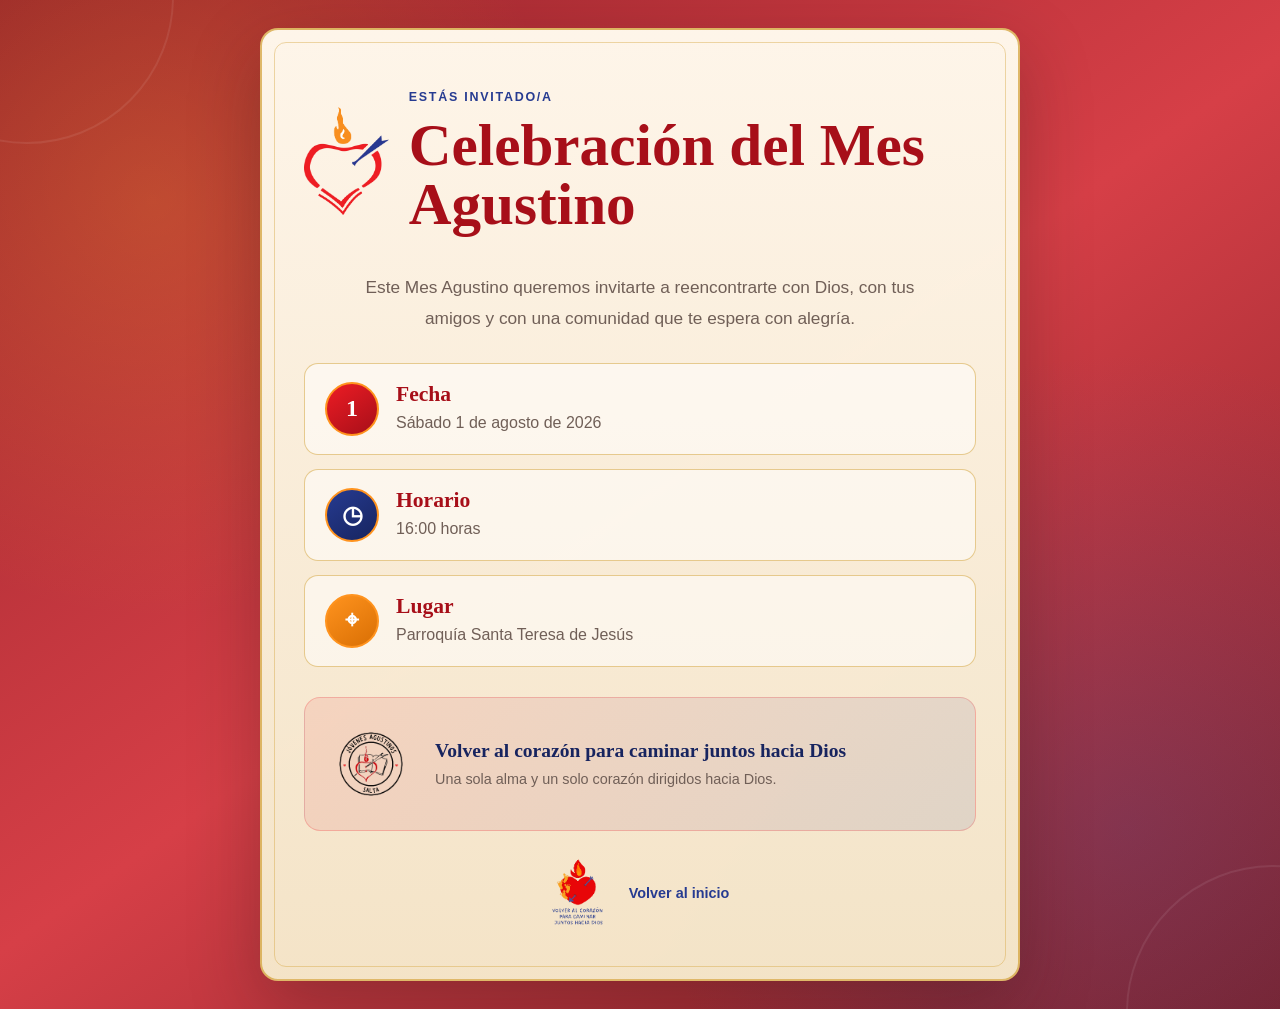
==== commit 3828af02: "1.0.4" ====
--- a/invitacion.html
+++ b/invitacion.html
@@ -5,7 +5,7 @@
     <meta name="viewport" content="width=device-width, initial-scale=1.0">
     <meta name="theme-color" content="#ed1c24">
     <title>Celebración del Mes Agustino</title>
-    <link rel="stylesheet" href="css/estilos.css?v=1.0.3">
+    <link rel="stylesheet" href="css/estilos.css?v=1.0.4">
 </head>
 <body>
     <main class="pantalla pantalla-final">
--- a/css/estilos.css
+++ b/css/estilos.css
@@ -39,9 +39,9 @@
     overflow: hidden;
     padding: 28px 18px;
     background:
-        radial-gradient(circle at 12% 20%, rgba(255, 147, 30, .26), transparent 28%),
-        radial-gradient(circle at 88% 82%, rgba(38, 59, 145, .28), transparent 32%),
-        linear-gradient(145deg, #6f1117 0%, #b71920 48%, #481017 100%);
+        radial-gradient(circle at 12% 20%, rgba(255, 170, 40, .24), transparent 30%),
+    radial-gradient(circle at 88% 82%, rgba(60, 90, 185, .22), transparent 34%),
+    linear-gradient(145deg, #98242b 0%, #d63f47 50%, #7d2027 100%);
 }
 
 .pantalla::before,
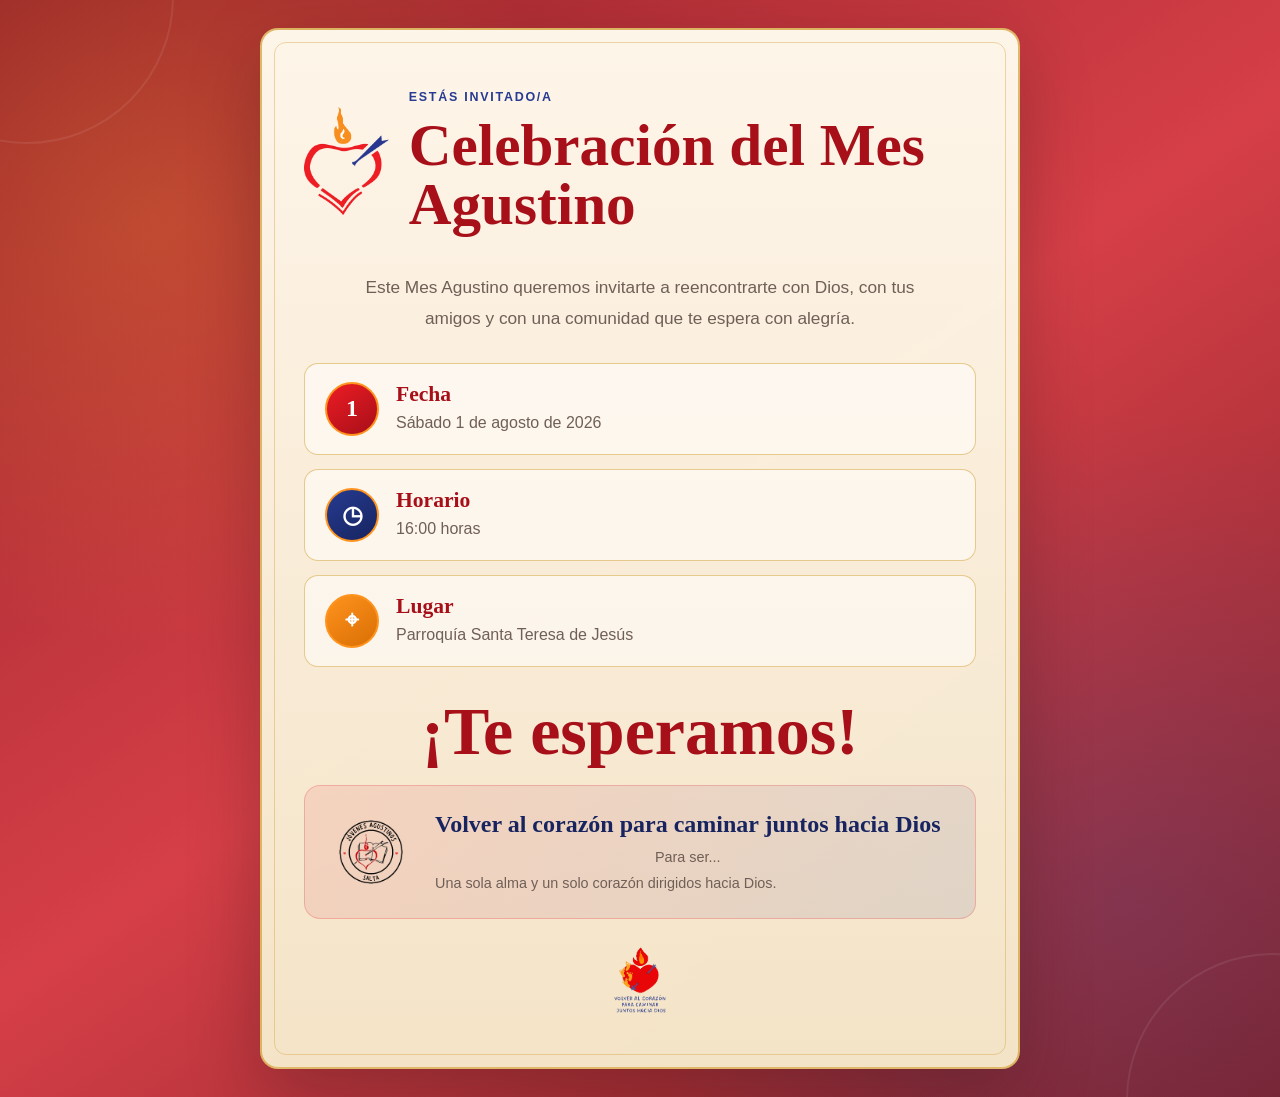
==== commit b4d94625: "1.0.5" ====
--- a/invitacion.html
+++ b/invitacion.html
@@ -5,7 +5,7 @@
     <meta name="viewport" content="width=device-width, initial-scale=1.0">
     <meta name="theme-color" content="#ed1c24">
     <title>Celebración del Mes Agustino</title>
-    <link rel="stylesheet" href="css/estilos.css?v=1.0.4">
+    <link rel="stylesheet" href="css/estilos.css?v=1.0.5">
 </head>
 <body>
     <main class="pantalla pantalla-final">
@@ -48,17 +48,20 @@
                 </article>
             </div>
 
+            <h1>¡Te esperamos!</h1>
+
             <div class="lema-destacado">
                 <img src="img/logo_jovenes_agustino.png" alt="Logo de Jóvenes Agustinos">
                 <div>
                     <p class="lema-principal">Volver al corazón para caminar juntos hacia Dios</p>
+                    <p class="lema-secundario lema-centrado">Para ser...</p>
                     <p class="lema-secundario">Una sola alma y un solo corazón dirigidos hacia Dios.</p>
                 </div>
             </div>
 
             <footer class="pie-final">
                 <img src="img/lema_OSA.png" alt="Lema de la Orden de San Agustín">
-                <a href="index.html" class="enlace-secundario">Volver al inicio</a>
+                <!-- <a href="index.html" class="enlace-secundario">Volver al inicio</a> -->
             </footer>
         </section>
     </main>
--- a/css/estilos.css
+++ b/css/estilos.css
@@ -496,7 +496,7 @@
 .lema-principal {
     color: var(--azul-oscuro);
     font-family: Georgia, "Times New Roman", serif;
-    font-size: 1.22rem;
+    font-size: 1.5rem;
     font-weight: bold;
     line-height: 1.3;
 }
@@ -508,6 +508,10 @@
     line-height: 1.45;
 }
 
+.lema-centrado {
+    text-align: center;
+}
+
 .pie-final {
     display: flex;
     align-items: center;
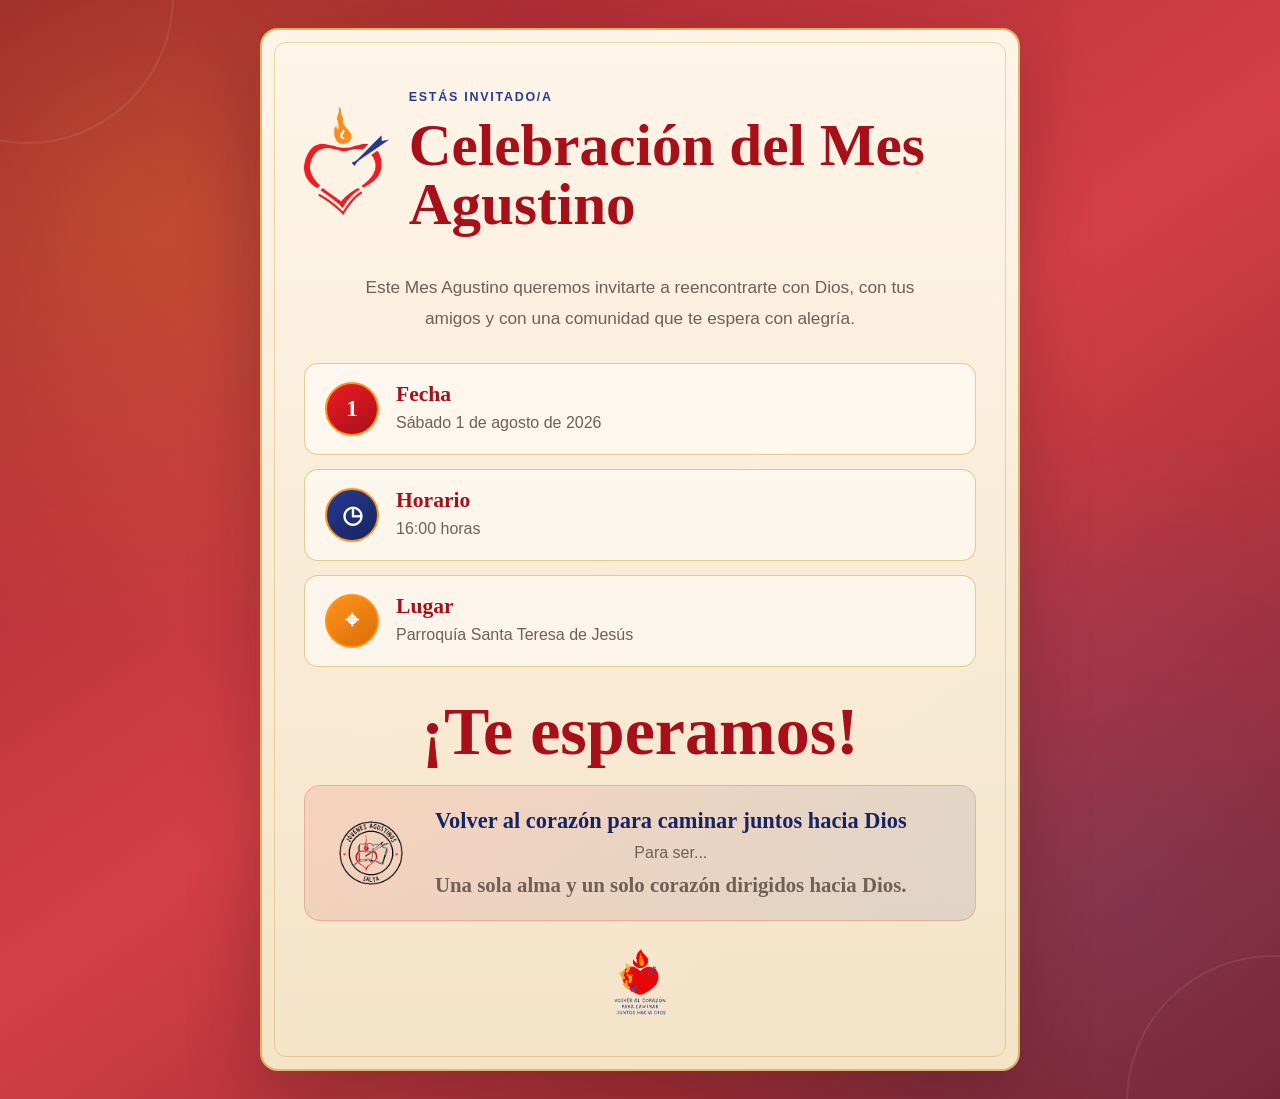
==== commit 6a35f72b: "1.0.6" ====
--- a/invitacion.html
+++ b/invitacion.html
@@ -5,7 +5,7 @@
     <meta name="viewport" content="width=device-width, initial-scale=1.0">
     <meta name="theme-color" content="#ed1c24">
     <title>Celebración del Mes Agustino</title>
-    <link rel="stylesheet" href="css/estilos.css?v=1.0.5">
+    <link rel="stylesheet" href="css/estilos.css?v=1.0.6">
 </head>
 <body>
     <main class="pantalla pantalla-final">
@@ -54,7 +54,7 @@
                 <img src="img/logo_jovenes_agustino.png" alt="Logo de Jóvenes Agustinos">
                 <div>
                     <p class="lema-principal">Volver al corazón para caminar juntos hacia Dios</p>
-                    <p class="lema-secundario lema-centrado">Para ser...</p>
+                    <p class="lema-centrado">Para ser...</p>
                     <p class="lema-secundario">Una sola alma y un solo corazón dirigidos hacia Dios.</p>
                 </div>
             </div>
--- a/css/estilos.css
+++ b/css/estilos.css
@@ -496,7 +496,7 @@
 .lema-principal {
     color: var(--azul-oscuro);
     font-family: Georgia, "Times New Roman", serif;
-    font-size: 1.5rem;
+    font-size: 1.4rem;
     font-weight: bold;
     line-height: 1.3;
 }
@@ -504,12 +504,18 @@
 .lema-secundario {
     margin-top: 6px;
     color: var(--texto-suave);
-    font-size: .9rem;
+    font-family: Georgia, "Times New Roman", serif;
+    font-size: 1.3rem;
+    font-weight: bold;
     line-height: 1.45;
 }
 
 .lema-centrado {
     text-align: center;
+    margin-top: 6px;
+    color: var(--texto-suave);
+    font-size: 1.0rem;
+    line-height: 1.45;
 }
 
 .pie-final {
